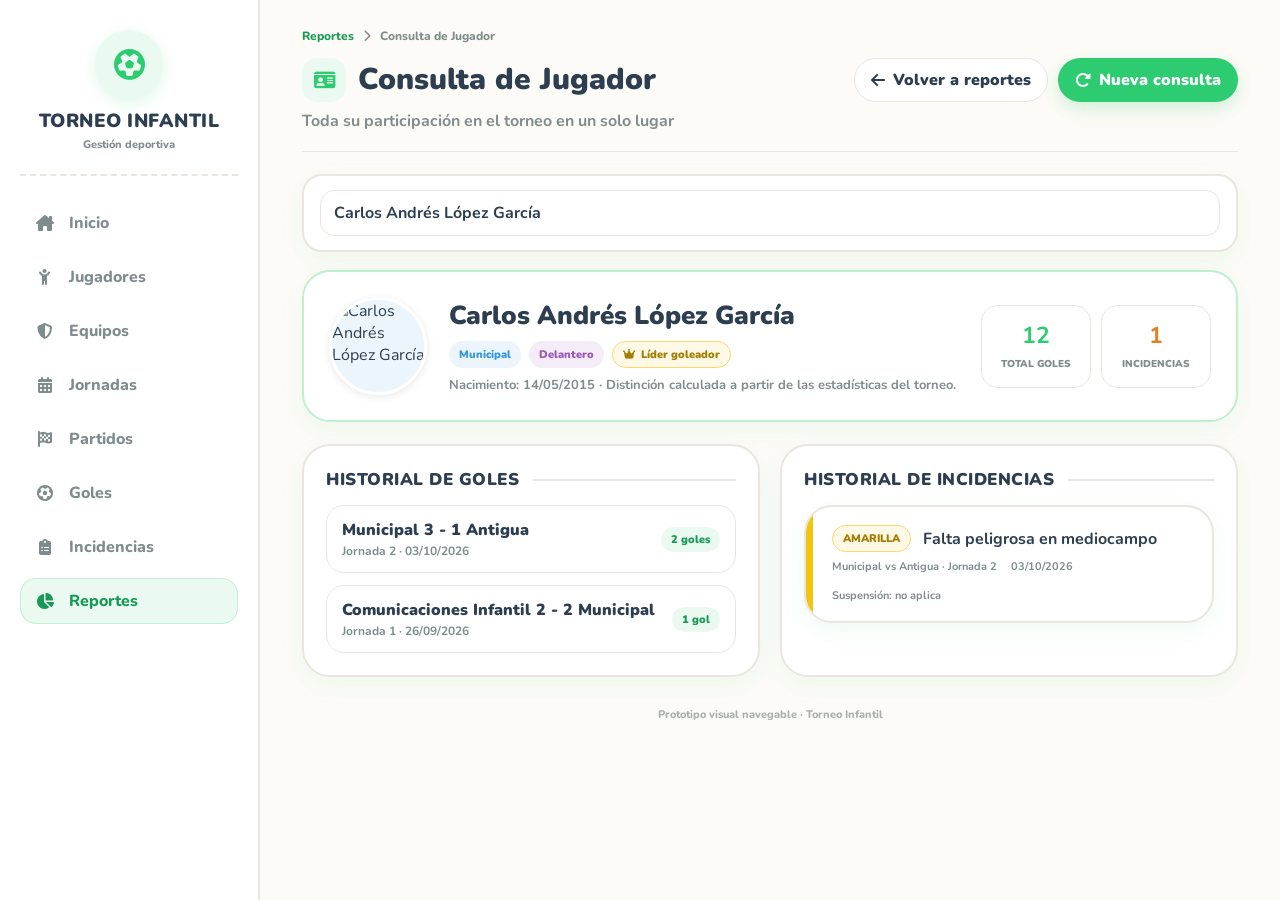
==== consulta_jugador.html @ a97f026d "Subiendo prototipo torneo" ====
<!DOCTYPE html>
<html lang="es">
 <head>
  <meta charset="utf-8"/>
  <meta content="width=device-width, initial-scale=1.0" name="viewport"/>
  <title>
   Torneo Infantil - Consulta de Jugador
  </title>
  <link href="https://fonts.googleapis.com" rel="preconnect"/>
  <link crossorigin="" href="https://fonts.gstatic.com" rel="preconnect"/>
  <link href="https://fonts.googleapis.com/css2?family=Nunito:wght@400;600;700;800;900&amp;display=swap" rel="stylesheet"/>
  <link href="https://cdnjs.cloudflare.com/ajax/libs/font-awesome/6.4.0/css/all.min.css" rel="stylesheet"/>
  <link href="assets/css/torneo.css" rel="stylesheet"/>
 </head>
 <body data-page="reportes">
  <button aria-label="Abrir menú" class="mobile-menu" data-menu-toggle="">
   <i class="fa-solid fa-bars">
   </i>
  </button>
  <div class="mobile-backdrop" data-mobile-backdrop="">
  </div>
  <div class="app">
   <aside class="sidebar">
    <div class="brand">
     <div class="brand-mark">
      <i class="fa-solid fa-futbol">
      </i>
     </div>
     <div class="brand-title">
      Torneo Infantil
     </div>
     <div class="brand-sub">
      Gestión deportiva
     </div>
    </div>
    <nav class="nav">
     <a data-nav="inicio" href="index.html">
      <i class="fa-solid fa-house-chimney">
      </i>
      <span>
       Inicio
      </span>
     </a>
     <a data-nav="jugadores" href="jugadores.html">
      <i class="fa-solid fa-child-reaching">
      </i>
      <span>
       Jugadores
      </span>
     </a>
     <a data-nav="equipos" href="equipos.html">
      <i class="fa-solid fa-shield-halved">
      </i>
      <span>
       Equipos
      </span>
     </a>
     <a data-nav="jornadas" href="jornadas.html">
      <i class="fa-solid fa-calendar-days">
      </i>
      <span>
       Jornadas
      </span>
     </a>
     <a data-nav="partidos" href="partidos.html">
      <i class="fa-solid fa-flag-checkered">
      </i>
      <span>
       Partidos
      </span>
     </a>
     <a data-nav="goles" href="goles.html">
      <i class="fa-solid fa-futbol">
      </i>
      <span>
       Goles
      </span>
     </a>
     <a data-nav="incidencias" href="incidencias.html">
      <i class="fa-solid fa-clipboard-list">
      </i>
      <span>
       Incidencias
      </span>
     </a>
     <a data-nav="reportes" href="reportes.html">
      <i class="fa-solid fa-chart-pie">
      </i>
      <span>
       Reportes
      </span>
     </a>
    </nav>
   </aside>
   <main class="main">
    <div class="breadcrumb">
     <a href="reportes.html">
      Reportes
     </a>
     <i class="fa-solid fa-chevron-right">
     </i>
     <span>
      Consulta de Jugador
     </span>
    </div>
    <div class="view-head">
     <div>
      <div class="view-title-row">
       <div class="title-icon">
        <i class="fa-solid fa-id-card">
        </i>
       </div>
       <h1 class="view-title">
        Consulta de Jugador
       </h1>
      </div>
      <p class="view-subtitle">
       Toda su participación en el torneo en un solo lugar
      </p>
     </div>
     <div class="actions">
      <a class="btn btn-outline" href="reportes.html">
       <i class="fa-solid fa-arrow-left">
       </i>
       Volver a reportes
      </a>
      <button class="btn btn-primary" data-toast-message="Consulta reiniciada.">
       <i class="fa-solid fa-rotate-right">
       </i>
       Nueva consulta
      </button>
     </div>
    </div>
    <div class="filters">
     <div class="grow">
      <input class="input" placeholder="Buscar jugador por nombre o apellido..." value="Carlos Andrés López García"/>
     </div>
    </div>
    <section class="card profile">
     <div class="profile-left">
      <img alt="Carlos Andrés López García" class="avatar avatar-lg" src="https://api.dicebear.com/7.x/adventurer/svg?seed=CarlosL&amp;backgroundColor=b6e3f4"/>
      <div>
       <div class="profile-name">
        Carlos Andrés López García
       </div>
       <div class="profile-meta">
        <span class="pill pill-blue">
         Municipal
        </span>
        <span class="pill pill-purple">
         Delantero
        </span>
        <span class="pill pill-yellow">
         <i class="fa-solid fa-crown">
         </i>
         Líder goleador
        </span>
       </div>
       <div class="profile-note">
        Nacimiento: 14/05/2015 · Distinción calculada a partir de las estadísticas del torneo.
       </div>
      </div>
     </div>
     <div class="profile-kpis">
      <div class="mini-kpi">
       <b>
        12
       </b>
       <span>
        Total goles
       </span>
      </div>
      <div class="mini-kpi">
       <b style="color:var(--orange)">
        1
       </b>
       <span>
        Incidencias
       </span>
      </div>
     </div>
    </section>
    <div class="grid grid-2" style="margin-top:22px">
     <section class="card pad">
      <div class="section-title" style="margin-top:0">
       Historial de goles
      </div>
      <div class="list">
       <div class="row-card">
        <div class="row-main">
         <div class="row-name">
          Municipal 3 - 1 Antigua
         </div>
         <div class="row-meta">
          Jornada 2 · 03/10/2026
         </div>
        </div>
        <span class="pill pill-green">
         2 goles
        </span>
       </div>
       <div class="row-card">
        <div class="row-main">
         <div class="row-name">
          Comunicaciones Infantil 2 - 2 Municipal
         </div>
         <div class="row-meta">
          Jornada 1 · 26/09/2026
         </div>
        </div>
        <span class="pill pill-green">
         1 gol
        </span>
       </div>
      </div>
     </section>
     <section class="card pad">
      <div class="section-title" style="margin-top:0">
       Historial de incidencias
      </div>
      <div class="incident card">
       <div class="incident-head">
        <span class="pill pill-yellow">
         AMARILLA
        </span>
        <strong>
         Falta peligrosa en mediocampo
        </strong>
       </div>
       <div class="incident-dates">
        <span>
         Municipal vs Antigua · Jornada 2
        </span>
        <span>
         03/10/2026
        </span>
        <span>
         Suspensión: no aplica
        </span>
       </div>
      </div>
     </section>
    </div>
    <div class="footer-note">
     Prototipo visual navegable · Torneo Infantil
    </div>
   </main>
  </div>
  <div class="toast" data-toast="">
  </div>
  <script src="assets/js/app.js">
  </script>
 </body>
</html>
---- assets/css/torneo.css ----
:root{
  --bg:#FDFBF7;--surface:#FFFFFF;--green:#2ECC71;--green-dark:#199957;--green-soft:#EAFAF1;
  --yellow:#F1C40F;--yellow-soft:#FEF9E7;--orange:#E67E22;--orange-soft:#FDF2E9;
  --blue:#3498DB;--blue-soft:#EBF5FB;--purple:#9B59B6;--purple-soft:#F4ECF7;
  --red:#E74C3C;--red-soft:#FDEDEC;--ink:#2C3E50;--muted:#7F8C8D;--border:#EAE6DF;
  --shadow:0 8px 24px rgba(46,204,113,.07);--shadow-hover:0 14px 34px rgba(46,204,113,.14);
  --r-lg:28px;--r-md:18px;--r-sm:12px;--sidebar:260px;--tr:all .24s cubic-bezier(.25,.8,.25,1);
}
*{box-sizing:border-box}html{scroll-behavior:smooth}body{margin:0;background:var(--bg);color:var(--ink);font-family:'Nunito',sans-serif;min-height:100vh}
a{color:inherit}.app{min-height:100vh}.sidebar{position:fixed;inset:0 auto 0 0;width:var(--sidebar);background:var(--surface);border-right:2px solid var(--border);padding:26px 20px;z-index:40;overflow-y:auto;transition:var(--tr)}
.brand{display:flex;flex-direction:column;align-items:center;text-align:center;padding:4px 4px 22px;border-bottom:2px dashed var(--border);margin-bottom:24px}.brand-mark{width:68px;height:68px;border-radius:50%;background:var(--green-soft);color:var(--green);display:grid;place-items:center;font-size:31px;box-shadow:0 5px 15px rgba(46,204,113,.16);margin-bottom:10px}.brand-title{font-size:19px;font-weight:900;letter-spacing:.5px;text-transform:uppercase}.brand-sub{font-size:11px;color:var(--muted);font-weight:800;margin-top:3px}
.nav{display:grid;gap:8px}.nav a{display:flex;align-items:center;gap:14px;padding:12px 15px;border-radius:16px;text-decoration:none;color:var(--muted);font-weight:800;transition:var(--tr)}.nav a i{width:20px;text-align:center}.nav a:hover{background:#F7FBF8;color:var(--green-dark);transform:translateX(3px)}.nav a.active{background:var(--green-soft);color:var(--green-dark);box-shadow:inset 0 0 0 1px rgba(46,204,113,.22)}
.main{margin-left:var(--sidebar);min-height:100vh;padding:28px 42px 50px}.topbar{display:flex;justify-content:space-between;align-items:center;gap:18px;margin-bottom:22px}.search{display:flex;align-items:center;gap:10px;background:var(--surface);border:1px solid var(--border);border-radius:999px;padding:11px 16px;min-width:min(460px,60vw);box-shadow:0 4px 14px rgba(44,62,80,.04)}.search i{color:var(--green)}.search input{border:0;outline:0;background:transparent;width:100%;font:inherit;color:var(--ink)}.top-info{display:flex;align-items:center;gap:9px;color:var(--muted);font-size:13px;font-weight:800}.top-info i{color:var(--green)}
.mobile-menu{display:none;position:fixed;top:14px;left:14px;width:44px;height:44px;border:0;border-radius:14px;background:var(--green);color:#fff;z-index:60;box-shadow:var(--shadow);cursor:pointer}.mobile-backdrop{display:none;position:fixed;inset:0;background:rgba(23,33,29,.28);z-index:35}.mobile-backdrop.show{display:block}
.hero{background:linear-gradient(125deg,#E9FAEF 0%,#F8FFF9 56%,#FFF7DC 100%);border:2px solid #DDF3E4;border-radius:32px;min-height:178px;padding:30px 34px;display:flex;align-items:center;justify-content:space-between;gap:28px;overflow:hidden;position:relative;margin-bottom:24px}.hero:after{content:'';position:absolute;width:190px;height:190px;border:24px solid rgba(46,204,113,.08);border-radius:50%;right:-56px;top:-62px}.hero h1,.view-title{margin:0;font-size:30px;line-height:1.15;font-weight:900}.hero p,.view-subtitle{margin:8px 0 0;color:var(--muted);font-weight:700;line-height:1.45}.hero-art{display:flex;gap:16px;align-items:center;z-index:1}.hero-icon{width:74px;height:74px;border-radius:22px;display:grid;place-items:center;font-size:30px;background:#fff;box-shadow:var(--shadow);transition:var(--tr)}.hero-icon:hover{transform:translateY(-5px) rotate(-2deg)}
.view-head{display:flex;justify-content:space-between;align-items:flex-start;gap:18px;margin-bottom:22px;padding-bottom:18px;border-bottom:1px solid var(--border)}.view-title-row{display:flex;align-items:center;gap:12px}.title-icon{width:44px;height:44px;border-radius:15px;display:grid;place-items:center;background:var(--green-soft);color:var(--green);font-size:19px}.breadcrumb{display:flex;align-items:center;gap:9px;font-size:12px;font-weight:800;color:var(--muted);margin-bottom:14px}.breadcrumb a{color:var(--green-dark);text-decoration:none}.actions{display:flex;gap:10px;flex-wrap:wrap}.btn{display:inline-flex;align-items:center;justify-content:center;gap:8px;border:1px solid transparent;border-radius:999px;padding:10px 16px;text-decoration:none;font:inherit;font-weight:900;cursor:pointer;transition:var(--tr)}.btn:hover{transform:translateY(-2px)}.btn-primary{background:var(--green);color:#fff;box-shadow:0 7px 18px rgba(46,204,113,.22)}.btn-outline{background:#fff;border-color:var(--border);color:var(--ink)}.btn-danger{background:var(--red-soft);color:var(--red);border-color:#F7B7AF}.btn-blue{background:var(--blue-soft);color:var(--blue)}.btn-sm{padding:7px 11px;font-size:12px}.icon-btn{width:36px;height:36px;padding:0;border-radius:12px}
.grid{display:grid;gap:20px}.grid-2{grid-template-columns:repeat(2,minmax(0,1fr))}.grid-3{grid-template-columns:repeat(3,minmax(0,1fr))}.grid-4{grid-template-columns:repeat(4,minmax(0,1fr))}.stats{display:grid;grid-template-columns:repeat(4,minmax(0,1fr));gap:18px;margin-bottom:26px}.stat{background:#fff;border:2px solid var(--border);border-radius:20px;padding:17px 18px;display:flex;align-items:center;gap:14px;box-shadow:var(--shadow);transition:var(--tr)}.stat:hover{transform:translateY(-3px);box-shadow:var(--shadow-hover)}.stat-icon{width:48px;height:48px;border-radius:15px;display:grid;place-items:center;font-size:20px}.stat:nth-child(1) .stat-icon{background:var(--green-soft);color:var(--green)}.stat:nth-child(2) .stat-icon{background:var(--blue-soft);color:var(--blue)}.stat:nth-child(3) .stat-icon{background:var(--yellow-soft);color:#D4AC0D}.stat:nth-child(4) .stat-icon{background:var(--red-soft);color:var(--red)}.stat-value{font-size:24px;font-weight:900}.stat-label{font-size:11px;text-transform:uppercase;letter-spacing:.4px;color:var(--muted);font-weight:900;margin-top:2px}
.section-title{display:flex;align-items:center;gap:14px;margin:28px 0 14px;font-size:17px;font-weight:900;text-transform:uppercase;letter-spacing:.5px}.section-title:after{content:'';height:2px;background:var(--border);flex:1}.card{background:#fff;border:2px solid var(--border);border-radius:var(--r-lg);box-shadow:var(--shadow);transition:var(--tr)}.card:hover{box-shadow:var(--shadow-hover)}.pad{padding:22px}.module-card{display:flex;align-items:center;gap:16px;padding:22px;text-decoration:none;min-height:118px;position:relative;overflow:hidden}.module-card:hover{transform:translateY(-5px);border-color:#CDEFD8}.module-icon{width:64px;height:64px;border-radius:19px;display:grid;place-items:center;font-size:27px;transition:var(--tr);flex:0 0 auto}.module-card:hover .module-icon{transform:scale(1.06) rotate(-2deg)}.module-card:nth-child(6n+1) .module-icon{background:var(--green-soft);color:var(--green)}.module-card:nth-child(6n+2) .module-icon{background:var(--blue-soft);color:var(--blue)}.module-card:nth-child(6n+3) .module-icon{background:var(--yellow-soft);color:#E1A700}.module-card:nth-child(6n+4) .module-icon{background:#EDF2F7;color:#34495E}.module-card:nth-child(6n+5) .module-icon{background:var(--red-soft);color:#C0392B}.module-card:nth-child(6n) .module-icon{background:var(--purple-soft);color:var(--purple)}.module-info{min-width:0}.module-title{font-weight:900;font-size:16px}.module-desc{font-size:12px;color:var(--muted);font-weight:700;margin-top:3px;line-height:1.35}.module-arrow{margin-left:auto;width:36px;height:36px;border-radius:50%;background:var(--green-soft);color:var(--green);display:grid;place-items:center;transition:var(--tr)}.module-card:hover .module-arrow{transform:translateX(4px)}
.filters{display:flex;gap:12px;align-items:center;flex-wrap:wrap;background:#fff;border:2px solid var(--border);border-radius:20px;padding:14px 16px;margin-bottom:18px;box-shadow:var(--shadow)}.filters .grow{flex:1;min-width:220px}.input,.select,.textarea{width:100%;border:1px solid var(--border);background:#fff;color:var(--ink);border-radius:14px;padding:11px 13px;font:inherit;font-weight:700;outline:0;transition:var(--tr)}.input:focus,.select:focus,.textarea:focus{border-color:var(--green);box-shadow:0 0 0 3px rgba(46,204,113,.12)}.textarea{min-height:105px;resize:vertical}.form-card{max-width:980px;margin:0 auto;padding:26px}.form-grid{display:grid;grid-template-columns:repeat(2,minmax(0,1fr));gap:18px}.form-group{display:grid;gap:7px}.form-group.full{grid-column:1/-1}.label{font-size:13px;font-weight:900}.hint{font-size:11px;color:var(--muted);font-weight:700}.upload{border:2px dashed #BFE9CC;background:#F8FFF9;border-radius:20px;padding:24px;text-align:center;color:var(--muted);font-weight:800}.upload i{font-size:28px;color:var(--green);margin-bottom:8px}.form-actions{display:flex;justify-content:flex-end;gap:10px;margin-top:22px}
.list{display:grid;gap:12px}.row-card{display:flex;align-items:center;gap:15px;background:#fff;border:1px solid var(--border);border-radius:18px;padding:13px 15px;transition:var(--tr)}.row-card:hover{background:#FCFFFD;border-color:#CDEFD8;transform:translateY(-2px)}.avatar{width:48px;height:48px;border-radius:50%;object-fit:cover;border:3px solid #fff;box-shadow:0 2px 8px rgba(0,0,0,.09);background:var(--blue-soft)}.avatar-lg{width:98px;height:98px}.row-main{flex:1;min-width:0}.row-name{font-weight:900}.row-meta{font-size:12px;color:var(--muted);font-weight:700;margin-top:2px}.row-actions{display:flex;gap:7px;flex-wrap:wrap}.pill{display:inline-flex;align-items:center;gap:6px;padding:5px 10px;border-radius:999px;font-size:11px;font-weight:900}.pill-green{background:var(--green-soft);color:var(--green-dark)}.pill-blue{background:var(--blue-soft);color:var(--blue)}.pill-yellow{background:var(--yellow-soft);color:#A47D00;border:1px solid #F5D96B}.pill-red{background:var(--red-soft);color:var(--red);border:1px solid #F6B5AE}.pill-purple{background:var(--purple-soft);color:var(--purple)}
.profile{display:flex;align-items:center;justify-content:space-between;gap:24px;padding:25px;border-color:#BEEFD0}.profile-left{display:flex;align-items:center;gap:22px}.profile-name{font-size:26px;font-weight:900}.profile-meta{display:flex;gap:8px;flex-wrap:wrap;margin:8px 0}.profile-note{color:var(--muted);font-size:13px;font-weight:700}.profile-kpis{display:flex;gap:10px}.mini-kpi{min-width:110px;padding:14px;border:1px solid var(--border);border-radius:17px;text-align:center;background:#fff}.mini-kpi b{display:block;font-size:23px;color:var(--green)}.mini-kpi span{font-size:10px;color:var(--muted);font-weight:900;text-transform:uppercase}
.timeline{display:grid;gap:14px}.timeline-item{position:relative;padding:18px 18px 18px 58px}.timeline-icon{position:absolute;left:14px;top:16px;width:32px;height:32px;border-radius:11px;background:var(--green-soft);color:var(--green);display:grid;place-items:center}.timeline-title{font-weight:900}.timeline-date{font-size:12px;color:var(--muted);font-weight:700;margin-top:3px}.timeline-item.next{border-color:#A9E6BD;background:#FCFFFD}.timeline-item.next:after{content:'PRÓXIMA';position:absolute;right:16px;top:15px;font-size:10px;font-weight:900;color:var(--green-dark);background:var(--green-soft);padding:5px 9px;border-radius:999px}
.match-card{padding:20px}.match-top{display:flex;justify-content:space-between;gap:12px;color:var(--muted);font-size:12px;font-weight:800}.scoreline{display:grid;grid-template-columns:1fr auto 1fr;align-items:center;gap:16px;margin:18px 0}.team-side{display:flex;align-items:center;gap:10px;font-weight:900}.team-side.right{justify-content:flex-end;text-align:right}.team-dot{width:38px;height:38px;border-radius:14px;background:var(--green-soft);display:grid;place-items:center;color:var(--green)}.score{font-size:30px;font-weight:900;letter-spacing:8px;padding-left:8px}.match-meta{font-size:12px;color:var(--muted);font-weight:700}.match-goals{display:flex;gap:7px;flex-wrap:wrap;margin-top:10px}.match-goals .pill{font-size:10px}
.incident{position:relative;padding:18px 18px 18px 26px;overflow:hidden}.incident:before{content:'';position:absolute;left:0;top:0;bottom:0;width:7px;background:var(--yellow)}.incident.red:before{background:var(--red)}.incident-head{display:flex;align-items:center;gap:12px}.incident-body{margin-top:11px}.incident-desc{font-weight:900}.incident-dates{display:flex;gap:14px;flex-wrap:wrap;margin-top:7px;font-size:11px;color:var(--muted);font-weight:700}
.report-card{min-height:170px;padding:25px;text-decoration:none;display:flex;align-items:center;gap:18px;position:relative}.report-card:hover{transform:translateY(-5px)}.report-icon{width:72px;height:72px;border-radius:22px;display:grid;place-items:center;font-size:28px}.report-card:nth-child(1) .report-icon{background:var(--green-soft);color:var(--green)}.report-card:nth-child(2) .report-icon{background:var(--blue-soft);color:var(--blue)}.report-card:nth-child(3) .report-icon{background:var(--yellow-soft);color:#C89A00}.report-card:nth-child(4) .report-icon{background:var(--purple-soft);color:var(--purple)}.report-card .module-arrow{position:absolute;right:22px;bottom:22px}
.chart-bars{display:grid;gap:12px;margin-top:16px}.bar-row{display:grid;grid-template-columns:150px 1fr 44px;align-items:center;gap:10px;font-size:12px;font-weight:800}.bar-track{height:12px;border-radius:999px;background:#F1F1EE;overflow:hidden}.bar-fill{height:100%;border-radius:inherit;background:var(--green)}.bar-fill.yellow{background:var(--yellow)}.bar-fill.red{background:var(--red)}
.empty{padding:28px;text-align:center;border:2px dashed var(--border);border-radius:18px;color:var(--muted);font-weight:800}.footer-note{text-align:center;color:#A8B0AC;font-size:11px;font-weight:800;margin-top:30px}
.toast{position:fixed;right:22px;bottom:22px;background:#fff;border:1px solid var(--border);border-left:6px solid var(--green);border-radius:16px;box-shadow:0 16px 40px rgba(0,0,0,.12);padding:14px 17px;z-index:100;transform:translateY(120px);opacity:0;transition:var(--tr);font-weight:800}.toast.show{transform:translateY(0);opacity:1}.modal-backdrop{position:fixed;inset:0;background:rgba(23,33,29,.35);display:none;place-items:center;z-index:90;padding:20px}.modal-backdrop.show{display:grid}.modal{max-width:430px;width:100%;background:#fff;border-radius:24px;padding:24px;box-shadow:0 24px 70px rgba(0,0,0,.18)}.modal h3{margin:0 0 8px}.modal p{color:var(--muted);font-weight:700}.modal-actions{display:flex;justify-content:flex-end;gap:9px;margin-top:20px}
@media(max-width:1180px){:root{--sidebar:220px}.main{padding:24px}.stats{grid-template-columns:repeat(2,1fr)}.grid-3{grid-template-columns:repeat(2,1fr)}.grid-4{grid-template-columns:repeat(2,1fr)}.sidebar{padding:24px 14px}.nav a{padding:11px 12px}.brand-title{font-size:16px}.topbar{align-items:flex-start;flex-direction:column}.search{width:100%;min-width:0}}
@media(max-width:860px){:root{--sidebar:260px}.sidebar{transform:translateX(-100%);box-shadow:18px 0 40px rgba(0,0,0,.12)}.sidebar.open{transform:translateX(0)}.main{margin-left:0;padding:72px 18px 36px}.mobile-menu{display:grid;place-items:center}.grid-2,.grid-3,.grid-4,.stats,.form-grid{grid-template-columns:1fr}.profile,.profile-left{align-items:flex-start}.profile{flex-direction:column}.profile-kpis{width:100%}.mini-kpi{flex:1}.view-head{flex-direction:column}.actions{width:100%}.hero{padding:24px;align-items:flex-start}.hero-art{display:none}.scoreline{grid-template-columns:1fr}.team-side.right{justify-content:flex-start;text-align:left}.score{font-size:24px}.bar-row{grid-template-columns:100px 1fr 38px}}
@media(max-width:560px){.main{padding-left:12px;padding-right:12px}.hero h1,.view-title{font-size:25px}.stats{gap:10px}.stat{padding:14px}.profile-left{flex-direction:column}.profile-kpis{flex-direction:column}.row-card{align-items:flex-start;flex-wrap:wrap}.row-actions{width:100%;justify-content:flex-end}.filters{align-items:stretch;flex-direction:column}.filters>*{width:100%}.form-actions{flex-direction:column}.form-actions .btn{width:100%}}


/* =========================================================
   PROTOTIPO FINAL: CRUD EN VENTANAS EMERGENTES
   ========================================================= */
body.modal-open{overflow:hidden}
button{font-family:inherit}
.crud-backdrop{position:fixed;inset:0;background:rgba(22,34,28,.48);display:none;place-items:center;z-index:120;padding:24px;backdrop-filter:blur(2px)}
.crud-backdrop.show{display:grid}
.crud-modal{width:min(720px,96vw);max-height:92vh;overflow:auto;background:var(--surface);border:1px solid var(--border);border-radius:28px;box-shadow:0 28px 90px rgba(17,33,25,.25);padding:26px}
.crud-modal-wide{width:min(900px,96vw)}
.crud-head{display:flex;align-items:flex-start;justify-content:space-between;gap:18px;padding-bottom:18px;margin-bottom:20px;border-bottom:1px solid var(--border)}
.crud-head h2{margin:3px 0 5px;font-size:25px;font-weight:900}.crud-head p{margin:0;color:var(--muted);font-size:13px;font-weight:700;line-height:1.45}.crud-kicker{font-size:11px;text-transform:uppercase;letter-spacing:.7px;font-weight:900;color:var(--green-dark);display:flex;gap:7px;align-items:center}
.modal-close{width:40px;height:40px;border:1px solid var(--border);border-radius:13px;background:#fff;color:var(--muted);cursor:pointer;font-size:17px;transition:var(--tr);flex:0 0 auto}.modal-close:hover{background:var(--red-soft);color:var(--red);border-color:#F2B9B3}
.modal-form-grid{gap:16px}.modal-form-actions{padding-top:18px;border-top:1px dashed var(--border)}
.helper-box{display:flex;align-items:flex-start;gap:12px;background:var(--yellow-soft);border:1px dashed #E7C648;border-radius:16px;padding:14px 16px}.helper-box>i{color:var(--orange);font-size:18px;margin-top:2px}.helper-box div{display:grid;gap:2px}.helper-box b{font-size:13px}.helper-box span{font-size:12px;color:#7D6608;font-weight:700;line-height:1.4}
.color-picker{display:grid;grid-template-columns:repeat(6,minmax(0,1fr));gap:10px}.color-choice{cursor:pointer;display:grid;justify-items:center;gap:6px;padding:9px 5px;border:1px solid var(--border);border-radius:14px;background:#fff;transition:var(--tr)}.color-choice input{position:absolute;opacity:0;pointer-events:none}.color-choice span{width:31px;height:31px;border-radius:50%;background:var(--swatch);box-shadow:inset 0 0 0 4px #fff,0 0 0 1px #DDE1DE}.color-choice small{font-size:10px;font-weight:900;color:var(--muted)}.color-choice:has(input:checked){border-color:var(--swatch);box-shadow:0 0 0 3px color-mix(in srgb,var(--swatch) 15%,transparent);transform:translateY(-1px)}
.card-type-picker{display:grid;grid-template-columns:1fr 1fr;gap:12px}.card-type-option{cursor:pointer}.card-type-option input{position:absolute;opacity:0;pointer-events:none}.card-type-option span{display:flex;align-items:center;justify-content:center;gap:9px;padding:12px;border:2px solid var(--border);border-radius:16px;background:#fff;font-weight:900;font-size:13px;transition:var(--tr)}.card-type-option.yellow span i{color:var(--yellow)}.card-type-option.red span i{color:var(--red)}.card-type-option.yellow input:checked+span{background:var(--yellow-soft);border-color:var(--yellow);color:#8A6D00}.card-type-option.red input:checked+span{background:var(--red-soft);border-color:var(--red);color:var(--red)}
.team-card{border-left:7px solid var(--team)}.team-card .module-icon{color:var(--team)!important;background:#F8F8F6!important}

/* Confirmación antes de guardar, actualizar o eliminar */
.confirm-backdrop{position:fixed;inset:0;background:rgba(22,34,28,.54);display:none;place-items:center;z-index:160;padding:20px;backdrop-filter:blur(3px)}.confirm-backdrop.show{display:grid}.confirm-card{width:min(510px,96vw);max-height:88vh;overflow:auto;background:#fff;border-radius:26px;box-shadow:0 28px 90px rgba(17,33,25,.28);padding:24px;border:1px solid var(--border)}.confirm-icon{width:52px;height:52px;border-radius:17px;display:grid;place-items:center;background:var(--green-soft);color:var(--green);font-size:22px;margin-bottom:14px}.confirm-card.danger .confirm-icon{background:var(--red-soft);color:var(--red)}.confirm-card h3{margin:0;font-size:22px}.confirm-card>p{margin:7px 0 16px;color:var(--muted);font-weight:700;line-height:1.45}.confirm-summary{display:grid;gap:8px;background:#FAFAF8;border:1px solid var(--border);border-radius:17px;padding:13px;margin:0}.confirm-row{display:grid;grid-template-columns:140px 1fr;gap:12px;padding:7px 0;border-bottom:1px dashed #E8E5DF}.confirm-row:last-child{border-bottom:0}.confirm-row dt{font-size:11px;text-transform:uppercase;letter-spacing:.4px;color:var(--muted);font-weight:900}.confirm-row dd{margin:0;font-size:13px;font-weight:900;word-break:break-word}.confirm-actions{display:flex;justify-content:flex-end;gap:9px;margin-top:18px}.confirm-save{background:var(--green);color:#fff}.confirm-card.danger .confirm-save{background:var(--red)}
.validation-error{display:none;color:var(--red);font-size:11px;font-weight:800;margin-top:4px}.form-group.has-error .validation-error{display:block}.form-group.has-error .input,.form-group.has-error .select,.form-group.has-error .textarea{border-color:var(--red);box-shadow:0 0 0 3px rgba(231,76,60,.10)}
.demo-note{display:flex;align-items:flex-start;gap:10px;padding:12px 14px;border-radius:15px;background:var(--blue-soft);color:#2874A6;font-size:12px;font-weight:800;margin-bottom:18px}.demo-note i{margin-top:2px}

@media(max-width:720px){.crud-backdrop{padding:10px;align-items:end}.crud-modal,.crud-modal-wide{width:100%;max-height:94vh;border-radius:24px 24px 14px 14px;padding:20px}.color-picker{grid-template-columns:repeat(3,1fr)}.card-type-picker{grid-template-columns:1fr}.confirm-row{grid-template-columns:1fr;gap:2px}.confirm-actions{flex-direction:column-reverse}.confirm-actions .btn{width:100%}}
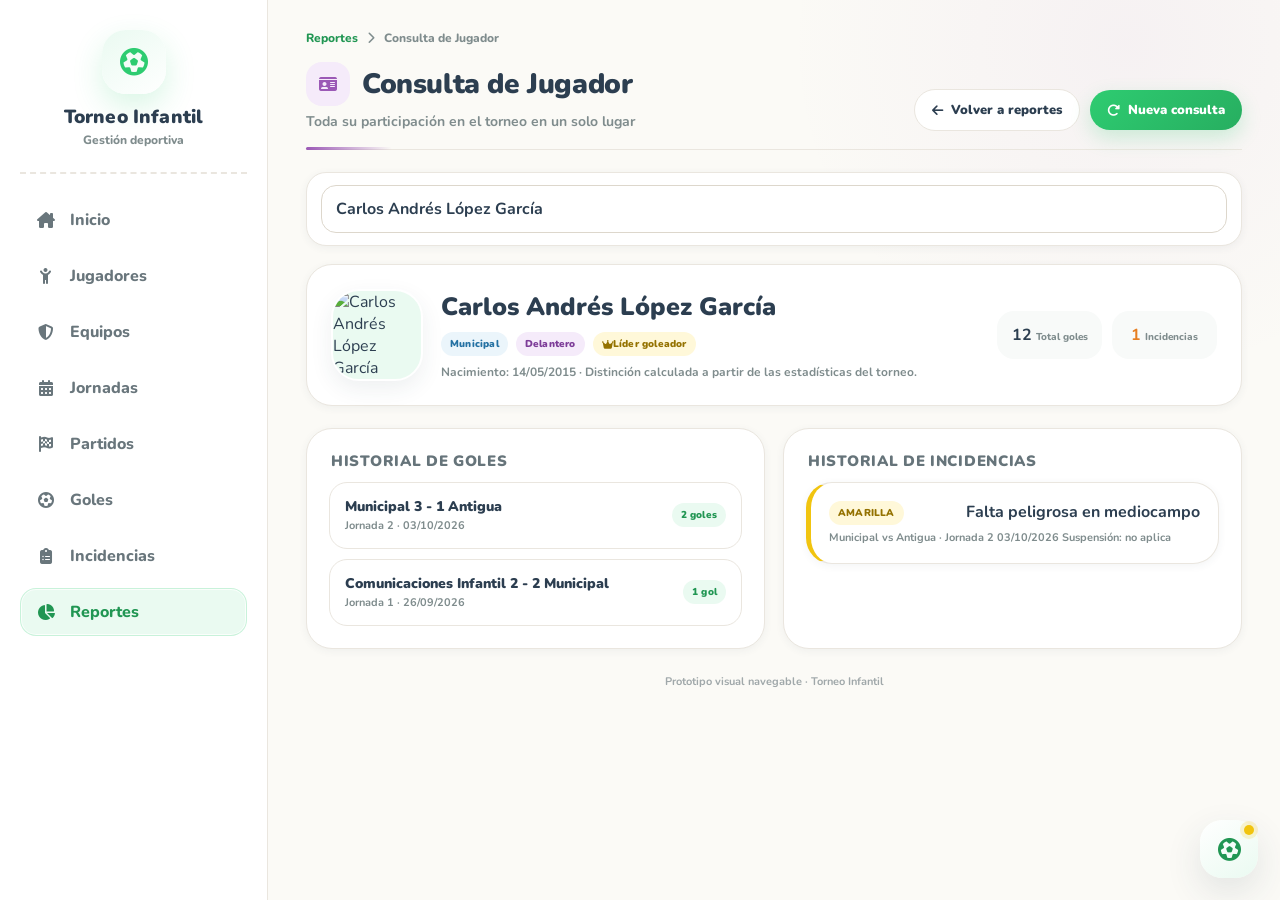
==== commit 5bc622fd: "feat: cargar prototipo final actualizado" ====
--- a/consulta_jugador.html
+++ b/consulta_jugador.html
@@ -1,254 +1,262 @@
 <!DOCTYPE html>
+
 <html lang="es">
- <head>
-  <meta charset="utf-8"/>
-  <meta content="width=device-width, initial-scale=1.0" name="viewport"/>
-  <title>
+<head>
+<meta charset="utf-8"/>
+<meta content="width=device-width, initial-scale=1.0" name="viewport"/>
+<title>
    Torneo Infantil - Consulta de Jugador
   </title>
-  <link href="https://fonts.googleapis.com" rel="preconnect"/>
-  <link crossorigin="" href="https://fonts.gstatic.com" rel="preconnect"/>
-  <link href="https://fonts.googleapis.com/css2?family=Nunito:wght@400;600;700;800;900&amp;display=swap" rel="stylesheet"/>
-  <link href="https://cdnjs.cloudflare.com/ajax/libs/font-awesome/6.4.0/css/all.min.css" rel="stylesheet"/>
-  <link href="assets/css/torneo.css" rel="stylesheet"/>
- </head>
- <body data-page="reportes">
-  <button aria-label="Abrir menú" class="mobile-menu" data-menu-toggle="">
-   <i class="fa-solid fa-bars">
-   </i>
-  </button>
-  <div class="mobile-backdrop" data-mobile-backdrop="">
-  </div>
-  <div class="app">
-   <aside class="sidebar">
-    <div class="brand">
-     <div class="brand-mark">
-      <i class="fa-solid fa-futbol">
-      </i>
-     </div>
-     <div class="brand-title">
+<link href="https://fonts.googleapis.com" rel="preconnect"/>
+<link crossorigin="" href="https://fonts.gstatic.com" rel="preconnect"/>
+<link href="https://fonts.googleapis.com/css2?family=Nunito:wght@400;600;700;800;900&amp;display=swap" rel="stylesheet"/>
+<link href="https://cdnjs.cloudflare.com/ajax/libs/font-awesome/6.4.0/css/all.min.css" rel="stylesheet"/>
+<link href="assets/css/torneo.css" rel="stylesheet"/>
+</head>
+<body data-page="reportes">
+<button aria-label="Abrir menú" class="mobile-menu" data-menu-toggle="">
+<i class="fa-solid fa-bars">
+</i>
+</button>
+<div class="mobile-backdrop" data-mobile-backdrop="">
+</div>
+<div class="app">
+<aside class="sidebar">
+<div class="brand">
+<div class="brand-mark">
+<i class="fa-solid fa-futbol">
+</i>
+</div>
+<div class="brand-title">
       Torneo Infantil
      </div>
-     <div class="brand-sub">
+<div class="brand-sub">
       Gestión deportiva
      </div>
-    </div>
-    <nav class="nav">
-     <a data-nav="inicio" href="index.html">
-      <i class="fa-solid fa-house-chimney">
-      </i>
-      <span>
+</div>
+<nav class="nav">
+<a data-nav="inicio" href="index.html">
+<i class="fa-solid fa-house-chimney">
+</i>
+<span>
        Inicio
       </span>
-     </a>
-     <a data-nav="jugadores" href="jugadores.html">
-      <i class="fa-solid fa-child-reaching">
-      </i>
-      <span>
+</a>
+<a data-nav="jugadores" href="jugadores.html">
+<i class="fa-solid fa-child-reaching">
+</i>
+<span>
        Jugadores
       </span>
-     </a>
-     <a data-nav="equipos" href="equipos.html">
-      <i class="fa-solid fa-shield-halved">
-      </i>
-      <span>
+</a>
+<a data-nav="equipos" href="equipos.html">
+<i class="fa-solid fa-shield-halved">
+</i>
+<span>
        Equipos
       </span>
-     </a>
-     <a data-nav="jornadas" href="jornadas.html">
-      <i class="fa-solid fa-calendar-days">
-      </i>
-      <span>
+</a>
+<a data-nav="jornadas" href="jornadas.html">
+<i class="fa-solid fa-calendar-days">
+</i>
+<span>
        Jornadas
       </span>
-     </a>
-     <a data-nav="partidos" href="partidos.html">
-      <i class="fa-solid fa-flag-checkered">
-      </i>
-      <span>
+</a>
+<a data-nav="partidos" href="partidos.html">
+<i class="fa-solid fa-flag-checkered">
+</i>
+<span>
        Partidos
       </span>
-     </a>
-     <a data-nav="goles" href="goles.html">
-      <i class="fa-solid fa-futbol">
-      </i>
-      <span>
+</a>
+<a data-nav="goles" href="goles.html">
+<i class="fa-solid fa-futbol">
+</i>
+<span>
        Goles
       </span>
-     </a>
-     <a data-nav="incidencias" href="incidencias.html">
-      <i class="fa-solid fa-clipboard-list">
-      </i>
-      <span>
+</a>
+<a data-nav="incidencias" href="incidencias.html">
+<i class="fa-solid fa-clipboard-list">
+</i>
+<span>
        Incidencias
       </span>
-     </a>
-     <a data-nav="reportes" href="reportes.html">
-      <i class="fa-solid fa-chart-pie">
-      </i>
-      <span>
+</a>
+<a data-nav="reportes" href="reportes.html">
+<i class="fa-solid fa-chart-pie">
+</i>
+<span>
        Reportes
       </span>
-     </a>
-    </nav>
-   </aside>
-   <main class="main">
-    <div class="breadcrumb">
-     <a href="reportes.html">
+</a>
+</nav>
+</aside>
+<main class="main">
+<div class="breadcrumb">
+<a href="reportes.html">
       Reportes
      </a>
-     <i class="fa-solid fa-chevron-right">
-     </i>
-     <span>
+<i class="fa-solid fa-chevron-right">
+</i>
+<span>
       Consulta de Jugador
      </span>
-    </div>
-    <div class="view-head">
-     <div>
-      <div class="view-title-row">
-       <div class="title-icon">
-        <i class="fa-solid fa-id-card">
-        </i>
-       </div>
-       <h1 class="view-title">
+</div>
+<div class="view-head" data-page-head="reportes">
+<div>
+<div class="view-title-row">
+<div class="title-icon">
+<i class="fa-solid fa-id-card">
+</i>
+</div>
+<h1 class="view-title">
         Consulta de Jugador
        </h1>
-      </div>
-      <p class="view-subtitle">
+</div>
+<p class="view-subtitle">
        Toda su participación en el torneo en un solo lugar
       </p>
-     </div>
-     <div class="actions">
-      <a class="btn btn-outline" href="reportes.html">
-       <i class="fa-solid fa-arrow-left">
-       </i>
+</div>
+<div class="actions">
+<a class="btn btn-outline" href="reportes.html">
+<i class="fa-solid fa-arrow-left">
+</i>
        Volver a reportes
       </a>
-      <button class="btn btn-primary" data-toast-message="Consulta reiniciada.">
-       <i class="fa-solid fa-rotate-right">
-       </i>
+<button class="btn btn-primary" data-toast-message="Consulta reiniciada.">
+<i class="fa-solid fa-rotate-right">
+</i>
        Nueva consulta
       </button>
-     </div>
-    </div>
-    <div class="filters">
-     <div class="grow">
-      <input class="input" placeholder="Buscar jugador por nombre o apellido..." value="Carlos Andrés López García"/>
-     </div>
-    </div>
-    <section class="card profile">
-     <div class="profile-left">
-      <img alt="Carlos Andrés López García" class="avatar avatar-lg" src="https://api.dicebear.com/7.x/adventurer/svg?seed=CarlosL&amp;backgroundColor=b6e3f4"/>
-      <div>
-       <div class="profile-name">
+</div>
+</div>
+<div class="filters">
+<div class="grow">
+<input class="input" placeholder="Buscar jugador por nombre o apellido..." value="Carlos Andrés López García"/>
+</div>
+</div>
+<section class="card profile">
+<div class="profile-left">
+<img alt="Carlos Andrés López García" class="avatar avatar-lg" src="https://api.dicebear.com/7.x/adventurer/svg?seed=CarlosL&amp;backgroundColor=b6e3f4"/>
+<div>
+<div class="profile-name">
         Carlos Andrés López García
        </div>
-       <div class="profile-meta">
-        <span class="pill pill-blue">
+<div class="profile-meta">
+<span class="pill pill-blue">
          Municipal
         </span>
-        <span class="pill pill-purple">
+<span class="pill pill-purple">
          Delantero
         </span>
-        <span class="pill pill-yellow">
-         <i class="fa-solid fa-crown">
-         </i>
+<span class="pill pill-yellow">
+<i class="fa-solid fa-crown">
+</i>
          Líder goleador
         </span>
-       </div>
-       <div class="profile-note">
+</div>
+<div class="profile-note">
         Nacimiento: 14/05/2015 · Distinción calculada a partir de las estadísticas del torneo.
        </div>
-      </div>
-     </div>
-     <div class="profile-kpis">
-      <div class="mini-kpi">
-       <b>
+</div>
+</div>
+<div class="profile-kpis">
+<div class="mini-kpi">
+<b>
         12
        </b>
-       <span>
+<span>
         Total goles
        </span>
-      </div>
-      <div class="mini-kpi">
-       <b style="color:var(--orange)">
+</div>
+<div class="mini-kpi">
+<b style="color:var(--orange)">
         1
        </b>
-       <span>
+<span>
         Incidencias
        </span>
-      </div>
-     </div>
-    </section>
-    <div class="grid grid-2" style="margin-top:22px">
-     <section class="card pad">
-      <div class="section-title" style="margin-top:0">
+</div>
+</div>
+</section>
+<div class="grid grid-2" style="margin-top:22px">
+<section class="card pad">
+<div class="section-title" style="margin-top:0">
        Historial de goles
       </div>
-      <div class="list">
-       <div class="row-card">
-        <div class="row-main">
-         <div class="row-name">
+<div class="list">
+<div class="row-card">
+<div class="row-main">
+<div class="row-name">
           Municipal 3 - 1 Antigua
          </div>
-         <div class="row-meta">
+<div class="row-meta">
           Jornada 2 · 03/10/2026
          </div>
-        </div>
-        <span class="pill pill-green">
+</div>
+<span class="pill pill-green">
          2 goles
         </span>
-       </div>
-       <div class="row-card">
-        <div class="row-main">
-         <div class="row-name">
+</div>
+<div class="row-card">
+<div class="row-main">
+<div class="row-name">
           Comunicaciones Infantil 2 - 2 Municipal
          </div>
-         <div class="row-meta">
+<div class="row-meta">
           Jornada 1 · 26/09/2026
          </div>
-        </div>
-        <span class="pill pill-green">
+</div>
+<span class="pill pill-green">
          1 gol
         </span>
-       </div>
-      </div>
-     </section>
-     <section class="card pad">
-      <div class="section-title" style="margin-top:0">
+</div>
+</div>
+</section>
+<section class="card pad">
+<div class="section-title" style="margin-top:0">
        Historial de incidencias
       </div>
-      <div class="incident card">
-       <div class="incident-head">
-        <span class="pill pill-yellow">
+<div class="incident card">
+<div class="incident-head">
+<span class="pill pill-yellow">
          AMARILLA
         </span>
-        <strong>
+<strong>
          Falta peligrosa en mediocampo
         </strong>
-       </div>
-       <div class="incident-dates">
-        <span>
+</div>
+<div class="incident-dates">
+<span>
          Municipal vs Antigua · Jornada 2
         </span>
-        <span>
+<span>
          03/10/2026
         </span>
-        <span>
+<span>
          Suspensión: no aplica
         </span>
-       </div>
-      </div>
-     </section>
-    </div>
-    <div class="footer-note">
+</div>
+</div>
+</section>
+</div>
+<div class="footer-note">
      Prototipo visual navegable · Torneo Infantil
     </div>
-   </main>
-  </div>
-  <div class="toast" data-toast="">
-  </div>
-  <script src="assets/js/app.js">
-  </script>
- </body>
+</main>
+</div>
+<div class="toast" data-toast="">
+</div>
+<script src="assets/js/components.js"></script><script src="assets/js/page-animations.js"></script><script src="assets/js/app.js"></script><div class="ui-coach" data-coach="">
+<button aria-expanded="false" aria-label="Abrir ayuda rápida" class="ui-coach-button" type="button">
+<span class="ui-coach-face"><i class="fa-solid fa-futbol"></i></span>
+<span class="ui-coach-ping"></span>
+</button>
+<div class="ui-coach-bubble" role="status">
+<div class="ui-coach-title">Tip de reportes</div>
+<div class="ui-coach-text">Cada reporte conserva filtros propios para encontrar la información con menos pasos.</div>
+</div>
+</div></body>
 </html>
--- a/assets/css/torneo.css
+++ b/assets/css/torneo.css
@@ -1,58 +1,4 @@
-
-:root{
-  --bg:#FDFBF7;--surface:#FFFFFF;--green:#2ECC71;--green-dark:#199957;--green-soft:#EAFAF1;
-  --yellow:#F1C40F;--yellow-soft:#FEF9E7;--orange:#E67E22;--orange-soft:#FDF2E9;
-  --blue:#3498DB;--blue-soft:#EBF5FB;--purple:#9B59B6;--purple-soft:#F4ECF7;
-  --red:#E74C3C;--red-soft:#FDEDEC;--ink:#2C3E50;--muted:#7F8C8D;--border:#EAE6DF;
-  --shadow:0 8px 24px rgba(46,204,113,.07);--shadow-hover:0 14px 34px rgba(46,204,113,.14);
-  --r-lg:28px;--r-md:18px;--r-sm:12px;--sidebar:260px;--tr:all .24s cubic-bezier(.25,.8,.25,1);
-}
-*{box-sizing:border-box}html{scroll-behavior:smooth}body{margin:0;background:var(--bg);color:var(--ink);font-family:'Nunito',sans-serif;min-height:100vh}
-a{color:inherit}.app{min-height:100vh}.sidebar{position:fixed;inset:0 auto 0 0;width:var(--sidebar);background:var(--surface);border-right:2px solid var(--border);padding:26px 20px;z-index:40;overflow-y:auto;transition:var(--tr)}
-.brand{display:flex;flex-direction:column;align-items:center;text-align:center;padding:4px 4px 22px;border-bottom:2px dashed var(--border);margin-bottom:24px}.brand-mark{width:68px;height:68px;border-radius:50%;background:var(--green-soft);color:var(--green);display:grid;place-items:center;font-size:31px;box-shadow:0 5px 15px rgba(46,204,113,.16);margin-bottom:10px}.brand-title{font-size:19px;font-weight:900;letter-spacing:.5px;text-transform:uppercase}.brand-sub{font-size:11px;color:var(--muted);font-weight:800;margin-top:3px}
-.nav{display:grid;gap:8px}.nav a{display:flex;align-items:center;gap:14px;padding:12px 15px;border-radius:16px;text-decoration:none;color:var(--muted);font-weight:800;transition:var(--tr)}.nav a i{width:20px;text-align:center}.nav a:hover{background:#F7FBF8;color:var(--green-dark);transform:translateX(3px)}.nav a.active{background:var(--green-soft);color:var(--green-dark);box-shadow:inset 0 0 0 1px rgba(46,204,113,.22)}
-.main{margin-left:var(--sidebar);min-height:100vh;padding:28px 42px 50px}.topbar{display:flex;justify-content:space-between;align-items:center;gap:18px;margin-bottom:22px}.search{display:flex;align-items:center;gap:10px;background:var(--surface);border:1px solid var(--border);border-radius:999px;padding:11px 16px;min-width:min(460px,60vw);box-shadow:0 4px 14px rgba(44,62,80,.04)}.search i{color:var(--green)}.search input{border:0;outline:0;background:transparent;width:100%;font:inherit;color:var(--ink)}.top-info{display:flex;align-items:center;gap:9px;color:var(--muted);font-size:13px;font-weight:800}.top-info i{color:var(--green)}
-.mobile-menu{display:none;position:fixed;top:14px;left:14px;width:44px;height:44px;border:0;border-radius:14px;background:var(--green);color:#fff;z-index:60;box-shadow:var(--shadow);cursor:pointer}.mobile-backdrop{display:none;position:fixed;inset:0;background:rgba(23,33,29,.28);z-index:35}.mobile-backdrop.show{display:block}
-.hero{background:linear-gradient(125deg,#E9FAEF 0%,#F8FFF9 56%,#FFF7DC 100%);border:2px solid #DDF3E4;border-radius:32px;min-height:178px;padding:30px 34px;display:flex;align-items:center;justify-content:space-between;gap:28px;overflow:hidden;position:relative;margin-bottom:24px}.hero:after{content:'';position:absolute;width:190px;height:190px;border:24px solid rgba(46,204,113,.08);border-radius:50%;right:-56px;top:-62px}.hero h1,.view-title{margin:0;font-size:30px;line-height:1.15;font-weight:900}.hero p,.view-subtitle{margin:8px 0 0;color:var(--muted);font-weight:700;line-height:1.45}.hero-art{display:flex;gap:16px;align-items:center;z-index:1}.hero-icon{width:74px;height:74px;border-radius:22px;display:grid;place-items:center;font-size:30px;background:#fff;box-shadow:var(--shadow);transition:var(--tr)}.hero-icon:hover{transform:translateY(-5px) rotate(-2deg)}
-.view-head{display:flex;justify-content:space-between;align-items:flex-start;gap:18px;margin-bottom:22px;padding-bottom:18px;border-bottom:1px solid var(--border)}.view-title-row{display:flex;align-items:center;gap:12px}.title-icon{width:44px;height:44px;border-radius:15px;display:grid;place-items:center;background:var(--green-soft);color:var(--green);font-size:19px}.breadcrumb{display:flex;align-items:center;gap:9px;font-size:12px;font-weight:800;color:var(--muted);margin-bottom:14px}.breadcrumb a{color:var(--green-dark);text-decoration:none}.actions{display:flex;gap:10px;flex-wrap:wrap}.btn{display:inline-flex;align-items:center;justify-content:center;gap:8px;border:1px solid transparent;border-radius:999px;padding:10px 16px;text-decoration:none;font:inherit;font-weight:900;cursor:pointer;transition:var(--tr)}.btn:hover{transform:translateY(-2px)}.btn-primary{background:var(--green);color:#fff;box-shadow:0 7px 18px rgba(46,204,113,.22)}.btn-outline{background:#fff;border-color:var(--border);color:var(--ink)}.btn-danger{background:var(--red-soft);color:var(--red);border-color:#F7B7AF}.btn-blue{background:var(--blue-soft);color:var(--blue)}.btn-sm{padding:7px 11px;font-size:12px}.icon-btn{width:36px;height:36px;padding:0;border-radius:12px}
-.grid{display:grid;gap:20px}.grid-2{grid-template-columns:repeat(2,minmax(0,1fr))}.grid-3{grid-template-columns:repeat(3,minmax(0,1fr))}.grid-4{grid-template-columns:repeat(4,minmax(0,1fr))}.stats{display:grid;grid-template-columns:repeat(4,minmax(0,1fr));gap:18px;margin-bottom:26px}.stat{background:#fff;border:2px solid var(--border);border-radius:20px;padding:17px 18px;display:flex;align-items:center;gap:14px;box-shadow:var(--shadow);transition:var(--tr)}.stat:hover{transform:translateY(-3px);box-shadow:var(--shadow-hover)}.stat-icon{width:48px;height:48px;border-radius:15px;display:grid;place-items:center;font-size:20px}.stat:nth-child(1) .stat-icon{background:var(--green-soft);color:var(--green)}.stat:nth-child(2) .stat-icon{background:var(--blue-soft);color:var(--blue)}.stat:nth-child(3) .stat-icon{background:var(--yellow-soft);color:#D4AC0D}.stat:nth-child(4) .stat-icon{background:var(--red-soft);color:var(--red)}.stat-value{font-size:24px;font-weight:900}.stat-label{font-size:11px;text-transform:uppercase;letter-spacing:.4px;color:var(--muted);font-weight:900;margin-top:2px}
-.section-title{display:flex;align-items:center;gap:14px;margin:28px 0 14px;font-size:17px;font-weight:900;text-transform:uppercase;letter-spacing:.5px}.section-title:after{content:'';height:2px;background:var(--border);flex:1}.card{background:#fff;border:2px solid var(--border);border-radius:var(--r-lg);box-shadow:var(--shadow);transition:var(--tr)}.card:hover{box-shadow:var(--shadow-hover)}.pad{padding:22px}.module-card{display:flex;align-items:center;gap:16px;padding:22px;text-decoration:none;min-height:118px;position:relative;overflow:hidden}.module-card:hover{transform:translateY(-5px);border-color:#CDEFD8}.module-icon{width:64px;height:64px;border-radius:19px;display:grid;place-items:center;font-size:27px;transition:var(--tr);flex:0 0 auto}.module-card:hover .module-icon{transform:scale(1.06) rotate(-2deg)}.module-card:nth-child(6n+1) .module-icon{background:var(--green-soft);color:var(--green)}.module-card:nth-child(6n+2) .module-icon{background:var(--blue-soft);color:var(--blue)}.module-card:nth-child(6n+3) .module-icon{background:var(--yellow-soft);color:#E1A700}.module-card:nth-child(6n+4) .module-icon{background:#EDF2F7;color:#34495E}.module-card:nth-child(6n+5) .module-icon{background:var(--red-soft);color:#C0392B}.module-card:nth-child(6n) .module-icon{background:var(--purple-soft);color:var(--purple)}.module-info{min-width:0}.module-title{font-weight:900;font-size:16px}.module-desc{font-size:12px;color:var(--muted);font-weight:700;margin-top:3px;line-height:1.35}.module-arrow{margin-left:auto;width:36px;height:36px;border-radius:50%;background:var(--green-soft);color:var(--green);display:grid;place-items:center;transition:var(--tr)}.module-card:hover .module-arrow{transform:translateX(4px)}
-.filters{display:flex;gap:12px;align-items:center;flex-wrap:wrap;background:#fff;border:2px solid var(--border);border-radius:20px;padding:14px 16px;margin-bottom:18px;box-shadow:var(--shadow)}.filters .grow{flex:1;min-width:220px}.input,.select,.textarea{width:100%;border:1px solid var(--border);background:#fff;color:var(--ink);border-radius:14px;padding:11px 13px;font:inherit;font-weight:700;outline:0;transition:var(--tr)}.input:focus,.select:focus,.textarea:focus{border-color:var(--green);box-shadow:0 0 0 3px rgba(46,204,113,.12)}.textarea{min-height:105px;resize:vertical}.form-card{max-width:980px;margin:0 auto;padding:26px}.form-grid{display:grid;grid-template-columns:repeat(2,minmax(0,1fr));gap:18px}.form-group{display:grid;gap:7px}.form-group.full{grid-column:1/-1}.label{font-size:13px;font-weight:900}.hint{font-size:11px;color:var(--muted);font-weight:700}.upload{border:2px dashed #BFE9CC;background:#F8FFF9;border-radius:20px;padding:24px;text-align:center;color:var(--muted);font-weight:800}.upload i{font-size:28px;color:var(--green);margin-bottom:8px}.form-actions{display:flex;justify-content:flex-end;gap:10px;margin-top:22px}
-.list{display:grid;gap:12px}.row-card{display:flex;align-items:center;gap:15px;background:#fff;border:1px solid var(--border);border-radius:18px;padding:13px 15px;transition:var(--tr)}.row-card:hover{background:#FCFFFD;border-color:#CDEFD8;transform:translateY(-2px)}.avatar{width:48px;height:48px;border-radius:50%;object-fit:cover;border:3px solid #fff;box-shadow:0 2px 8px rgba(0,0,0,.09);background:var(--blue-soft)}.avatar-lg{width:98px;height:98px}.row-main{flex:1;min-width:0}.row-name{font-weight:900}.row-meta{font-size:12px;color:var(--muted);font-weight:700;margin-top:2px}.row-actions{display:flex;gap:7px;flex-wrap:wrap}.pill{display:inline-flex;align-items:center;gap:6px;padding:5px 10px;border-radius:999px;font-size:11px;font-weight:900}.pill-green{background:var(--green-soft);color:var(--green-dark)}.pill-blue{background:var(--blue-soft);color:var(--blue)}.pill-yellow{background:var(--yellow-soft);color:#A47D00;border:1px solid #F5D96B}.pill-red{background:var(--red-soft);color:var(--red);border:1px solid #F6B5AE}.pill-purple{background:var(--purple-soft);color:var(--purple)}
-.profile{display:flex;align-items:center;justify-content:space-between;gap:24px;padding:25px;border-color:#BEEFD0}.profile-left{display:flex;align-items:center;gap:22px}.profile-name{font-size:26px;font-weight:900}.profile-meta{display:flex;gap:8px;flex-wrap:wrap;margin:8px 0}.profile-note{color:var(--muted);font-size:13px;font-weight:700}.profile-kpis{display:flex;gap:10px}.mini-kpi{min-width:110px;padding:14px;border:1px solid var(--border);border-radius:17px;text-align:center;background:#fff}.mini-kpi b{display:block;font-size:23px;color:var(--green)}.mini-kpi span{font-size:10px;color:var(--muted);font-weight:900;text-transform:uppercase}
-.timeline{display:grid;gap:14px}.timeline-item{position:relative;padding:18px 18px 18px 58px}.timeline-icon{position:absolute;left:14px;top:16px;width:32px;height:32px;border-radius:11px;background:var(--green-soft);color:var(--green);display:grid;place-items:center}.timeline-title{font-weight:900}.timeline-date{font-size:12px;color:var(--muted);font-weight:700;margin-top:3px}.timeline-item.next{border-color:#A9E6BD;background:#FCFFFD}.timeline-item.next:after{content:'PRÓXIMA';position:absolute;right:16px;top:15px;font-size:10px;font-weight:900;color:var(--green-dark);background:var(--green-soft);padding:5px 9px;border-radius:999px}
-.match-card{padding:20px}.match-top{display:flex;justify-content:space-between;gap:12px;color:var(--muted);font-size:12px;font-weight:800}.scoreline{display:grid;grid-template-columns:1fr auto 1fr;align-items:center;gap:16px;margin:18px 0}.team-side{display:flex;align-items:center;gap:10px;font-weight:900}.team-side.right{justify-content:flex-end;text-align:right}.team-dot{width:38px;height:38px;border-radius:14px;background:var(--green-soft);display:grid;place-items:center;color:var(--green)}.score{font-size:30px;font-weight:900;letter-spacing:8px;padding-left:8px}.match-meta{font-size:12px;color:var(--muted);font-weight:700}.match-goals{display:flex;gap:7px;flex-wrap:wrap;margin-top:10px}.match-goals .pill{font-size:10px}
-.incident{position:relative;padding:18px 18px 18px 26px;overflow:hidden}.incident:before{content:'';position:absolute;left:0;top:0;bottom:0;width:7px;background:var(--yellow)}.incident.red:before{background:var(--red)}.incident-head{display:flex;align-items:center;gap:12px}.incident-body{margin-top:11px}.incident-desc{font-weight:900}.incident-dates{display:flex;gap:14px;flex-wrap:wrap;margin-top:7px;font-size:11px;color:var(--muted);font-weight:700}
-.report-card{min-height:170px;padding:25px;text-decoration:none;display:flex;align-items:center;gap:18px;position:relative}.report-card:hover{transform:translateY(-5px)}.report-icon{width:72px;height:72px;border-radius:22px;display:grid;place-items:center;font-size:28px}.report-card:nth-child(1) .report-icon{background:var(--green-soft);color:var(--green)}.report-card:nth-child(2) .report-icon{background:var(--blue-soft);color:var(--blue)}.report-card:nth-child(3) .report-icon{background:var(--yellow-soft);color:#C89A00}.report-card:nth-child(4) .report-icon{background:var(--purple-soft);color:var(--purple)}.report-card .module-arrow{position:absolute;right:22px;bottom:22px}
-.chart-bars{display:grid;gap:12px;margin-top:16px}.bar-row{display:grid;grid-template-columns:150px 1fr 44px;align-items:center;gap:10px;font-size:12px;font-weight:800}.bar-track{height:12px;border-radius:999px;background:#F1F1EE;overflow:hidden}.bar-fill{height:100%;border-radius:inherit;background:var(--green)}.bar-fill.yellow{background:var(--yellow)}.bar-fill.red{background:var(--red)}
-.empty{padding:28px;text-align:center;border:2px dashed var(--border);border-radius:18px;color:var(--muted);font-weight:800}.footer-note{text-align:center;color:#A8B0AC;font-size:11px;font-weight:800;margin-top:30px}
-.toast{position:fixed;right:22px;bottom:22px;background:#fff;border:1px solid var(--border);border-left:6px solid var(--green);border-radius:16px;box-shadow:0 16px 40px rgba(0,0,0,.12);padding:14px 17px;z-index:100;transform:translateY(120px);opacity:0;transition:var(--tr);font-weight:800}.toast.show{transform:translateY(0);opacity:1}.modal-backdrop{position:fixed;inset:0;background:rgba(23,33,29,.35);display:none;place-items:center;z-index:90;padding:20px}.modal-backdrop.show{display:grid}.modal{max-width:430px;width:100%;background:#fff;border-radius:24px;padding:24px;box-shadow:0 24px 70px rgba(0,0,0,.18)}.modal h3{margin:0 0 8px}.modal p{color:var(--muted);font-weight:700}.modal-actions{display:flex;justify-content:flex-end;gap:9px;margin-top:20px}
-@media(max-width:1180px){:root{--sidebar:220px}.main{padding:24px}.stats{grid-template-columns:repeat(2,1fr)}.grid-3{grid-template-columns:repeat(2,1fr)}.grid-4{grid-template-columns:repeat(2,1fr)}.sidebar{padding:24px 14px}.nav a{padding:11px 12px}.brand-title{font-size:16px}.topbar{align-items:flex-start;flex-direction:column}.search{width:100%;min-width:0}}
-@media(max-width:860px){:root{--sidebar:260px}.sidebar{transform:translateX(-100%);box-shadow:18px 0 40px rgba(0,0,0,.12)}.sidebar.open{transform:translateX(0)}.main{margin-left:0;padding:72px 18px 36px}.mobile-menu{display:grid;place-items:center}.grid-2,.grid-3,.grid-4,.stats,.form-grid{grid-template-columns:1fr}.profile,.profile-left{align-items:flex-start}.profile{flex-direction:column}.profile-kpis{width:100%}.mini-kpi{flex:1}.view-head{flex-direction:column}.actions{width:100%}.hero{padding:24px;align-items:flex-start}.hero-art{display:none}.scoreline{grid-template-columns:1fr}.team-side.right{justify-content:flex-start;text-align:left}.score{font-size:24px}.bar-row{grid-template-columns:100px 1fr 38px}}
-@media(max-width:560px){.main{padding-left:12px;padding-right:12px}.hero h1,.view-title{font-size:25px}.stats{gap:10px}.stat{padding:14px}.profile-left{flex-direction:column}.profile-kpis{flex-direction:column}.row-card{align-items:flex-start;flex-wrap:wrap}.row-actions{width:100%;justify-content:flex-end}.filters{align-items:stretch;flex-direction:column}.filters>*{width:100%}.form-actions{flex-direction:column}.form-actions .btn{width:100%}}
-
-
-/* =========================================================
-   PROTOTIPO FINAL: CRUD EN VENTANAS EMERGENTES
-   ========================================================= */
-body.modal-open{overflow:hidden}
-button{font-family:inherit}
-.crud-backdrop{position:fixed;inset:0;background:rgba(22,34,28,.48);display:none;place-items:center;z-index:120;padding:24px;backdrop-filter:blur(2px)}
-.crud-backdrop.show{display:grid}
-.crud-modal{width:min(720px,96vw);max-height:92vh;overflow:auto;background:var(--surface);border:1px solid var(--border);border-radius:28px;box-shadow:0 28px 90px rgba(17,33,25,.25);padding:26px}
-.crud-modal-wide{width:min(900px,96vw)}
-.crud-head{display:flex;align-items:flex-start;justify-content:space-between;gap:18px;padding-bottom:18px;margin-bottom:20px;border-bottom:1px solid var(--border)}
-.crud-head h2{margin:3px 0 5px;font-size:25px;font-weight:900}.crud-head p{margin:0;color:var(--muted);font-size:13px;font-weight:700;line-height:1.45}.crud-kicker{font-size:11px;text-transform:uppercase;letter-spacing:.7px;font-weight:900;color:var(--green-dark);display:flex;gap:7px;align-items:center}
-.modal-close{width:40px;height:40px;border:1px solid var(--border);border-radius:13px;background:#fff;color:var(--muted);cursor:pointer;font-size:17px;transition:var(--tr);flex:0 0 auto}.modal-close:hover{background:var(--red-soft);color:var(--red);border-color:#F2B9B3}
-.modal-form-grid{gap:16px}.modal-form-actions{padding-top:18px;border-top:1px dashed var(--border)}
-.helper-box{display:flex;align-items:flex-start;gap:12px;background:var(--yellow-soft);border:1px dashed #E7C648;border-radius:16px;padding:14px 16px}.helper-box>i{color:var(--orange);font-size:18px;margin-top:2px}.helper-box div{display:grid;gap:2px}.helper-box b{font-size:13px}.helper-box span{font-size:12px;color:#7D6608;font-weight:700;line-height:1.4}
-.color-picker{display:grid;grid-template-columns:repeat(6,minmax(0,1fr));gap:10px}.color-choice{cursor:pointer;display:grid;justify-items:center;gap:6px;padding:9px 5px;border:1px solid var(--border);border-radius:14px;background:#fff;transition:var(--tr)}.color-choice input{position:absolute;opacity:0;pointer-events:none}.color-choice span{width:31px;height:31px;border-radius:50%;background:var(--swatch);box-shadow:inset 0 0 0 4px #fff,0 0 0 1px #DDE1DE}.color-choice small{font-size:10px;font-weight:900;color:var(--muted)}.color-choice:has(input:checked){border-color:var(--swatch);box-shadow:0 0 0 3px color-mix(in srgb,var(--swatch) 15%,transparent);transform:translateY(-1px)}
-.card-type-picker{display:grid;grid-template-columns:1fr 1fr;gap:12px}.card-type-option{cursor:pointer}.card-type-option input{position:absolute;opacity:0;pointer-events:none}.card-type-option span{display:flex;align-items:center;justify-content:center;gap:9px;padding:12px;border:2px solid var(--border);border-radius:16px;background:#fff;font-weight:900;font-size:13px;transition:var(--tr)}.card-type-option.yellow span i{color:var(--yellow)}.card-type-option.red span i{color:var(--red)}.card-type-option.yellow input:checked+span{background:var(--yellow-soft);border-color:var(--yellow);color:#8A6D00}.card-type-option.red input:checked+span{background:var(--red-soft);border-color:var(--red);color:var(--red)}
-.team-card{border-left:7px solid var(--team)}.team-card .module-icon{color:var(--team)!important;background:#F8F8F6!important}
-
-/* Confirmación antes de guardar, actualizar o eliminar */
-.confirm-backdrop{position:fixed;inset:0;background:rgba(22,34,28,.54);display:none;place-items:center;z-index:160;padding:20px;backdrop-filter:blur(3px)}.confirm-backdrop.show{display:grid}.confirm-card{width:min(510px,96vw);max-height:88vh;overflow:auto;background:#fff;border-radius:26px;box-shadow:0 28px 90px rgba(17,33,25,.28);padding:24px;border:1px solid var(--border)}.confirm-icon{width:52px;height:52px;border-radius:17px;display:grid;place-items:center;background:var(--green-soft);color:var(--green);font-size:22px;margin-bottom:14px}.confirm-card.danger .confirm-icon{background:var(--red-soft);color:var(--red)}.confirm-card h3{margin:0;font-size:22px}.confirm-card>p{margin:7px 0 16px;color:var(--muted);font-weight:700;line-height:1.45}.confirm-summary{display:grid;gap:8px;background:#FAFAF8;border:1px solid var(--border);border-radius:17px;padding:13px;margin:0}.confirm-row{display:grid;grid-template-columns:140px 1fr;gap:12px;padding:7px 0;border-bottom:1px dashed #E8E5DF}.confirm-row:last-child{border-bottom:0}.confirm-row dt{font-size:11px;text-transform:uppercase;letter-spacing:.4px;color:var(--muted);font-weight:900}.confirm-row dd{margin:0;font-size:13px;font-weight:900;word-break:break-word}.confirm-actions{display:flex;justify-content:flex-end;gap:9px;margin-top:18px}.confirm-save{background:var(--green);color:#fff}.confirm-card.danger .confirm-save{background:var(--red)}
-.validation-error{display:none;color:var(--red);font-size:11px;font-weight:800;margin-top:4px}.form-group.has-error .validation-error{display:block}.form-group.has-error .input,.form-group.has-error .select,.form-group.has-error .textarea{border-color:var(--red);box-shadow:0 0 0 3px rgba(231,76,60,.10)}
-.demo-note{display:flex;align-items:flex-start;gap:10px;padding:12px 14px;border-radius:15px;background:var(--blue-soft);color:#2874A6;font-size:12px;font-weight:800;margin-bottom:18px}.demo-note i{margin-top:2px}
-
-@media(max-width:720px){.crud-backdrop{padding:10px;align-items:end}.crud-modal,.crud-modal-wide{width:100%;max-height:94vh;border-radius:24px 24px 14px 14px;padding:20px}.color-picker{grid-template-columns:repeat(3,1fr)}.card-type-picker{grid-template-columns:1fr}.confirm-row{grid-template-columns:1fr;gap:2px}.confirm-actions{flex-direction:column-reverse}.confirm-actions .btn{width:100%}}
+@import url('./tokens.css');
+@import url('./components.css');
+@import url('./pages.css');
+@import url('./animations.css');
